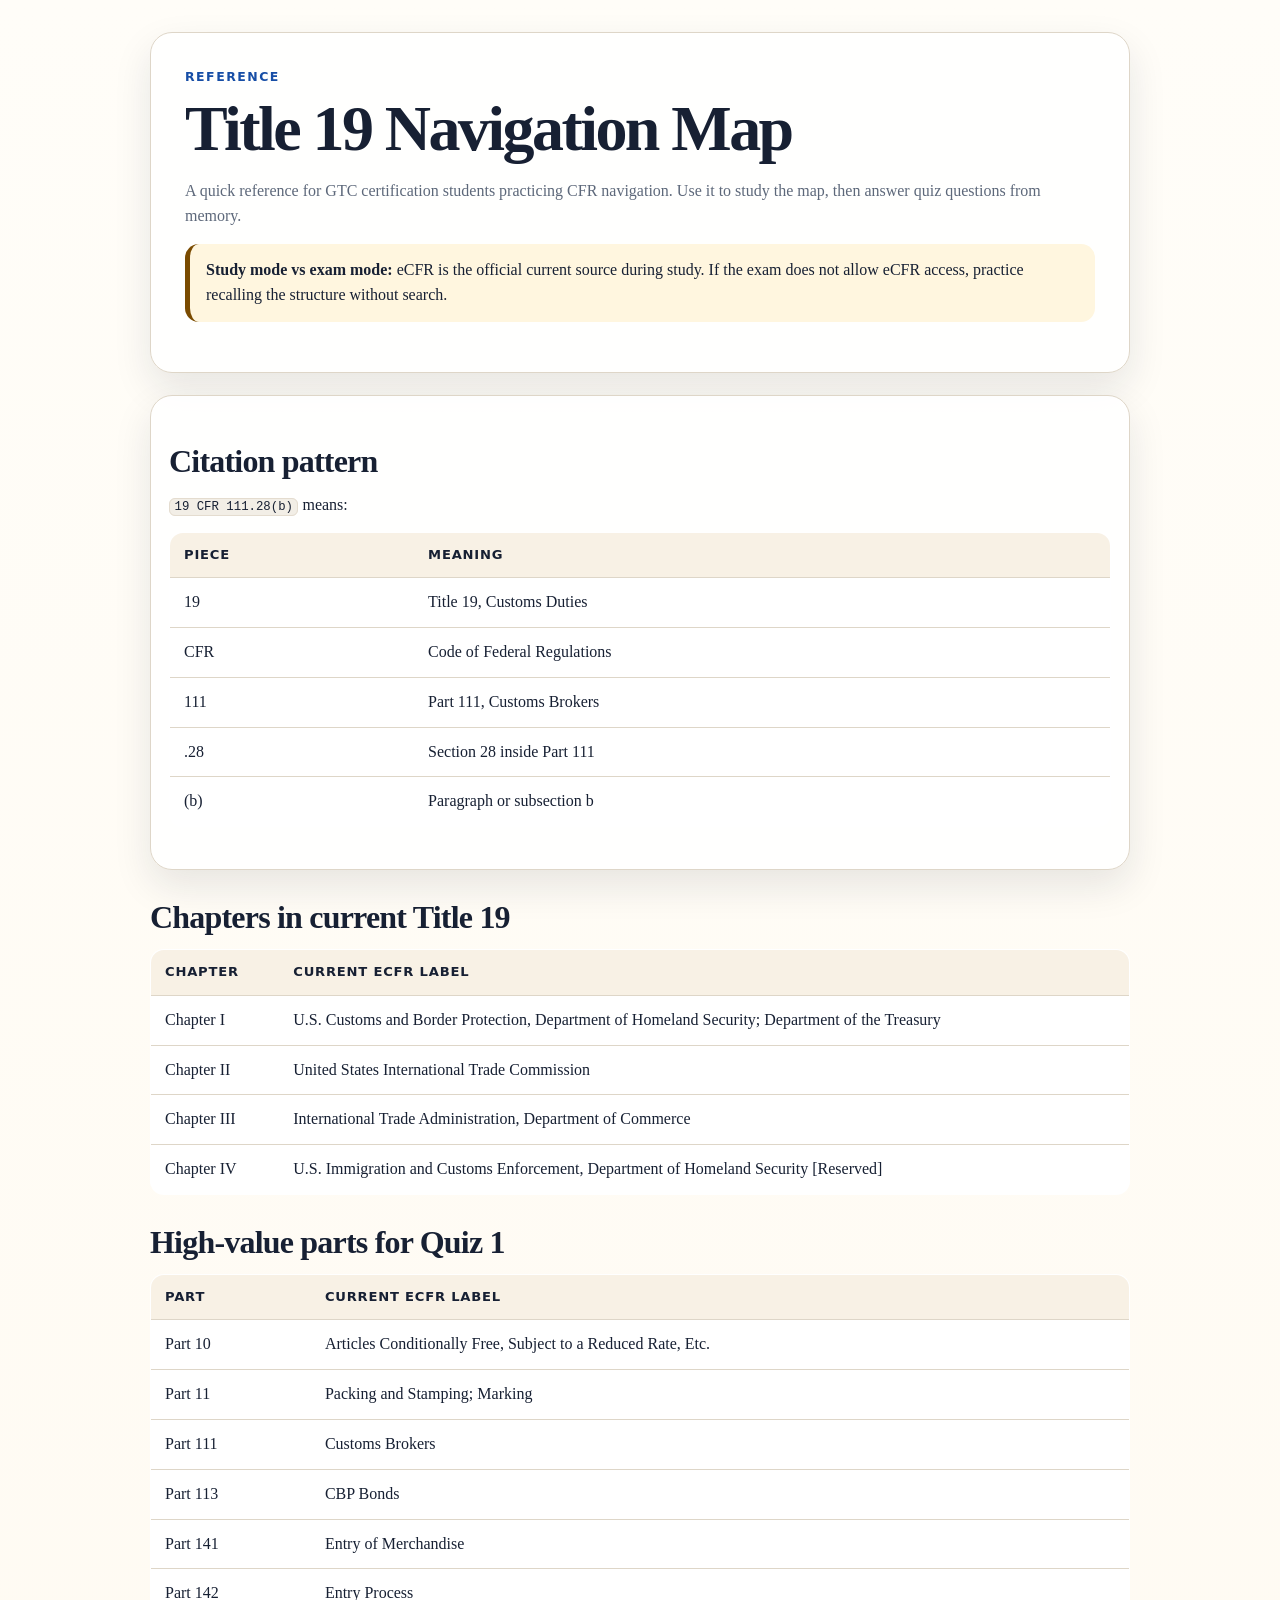
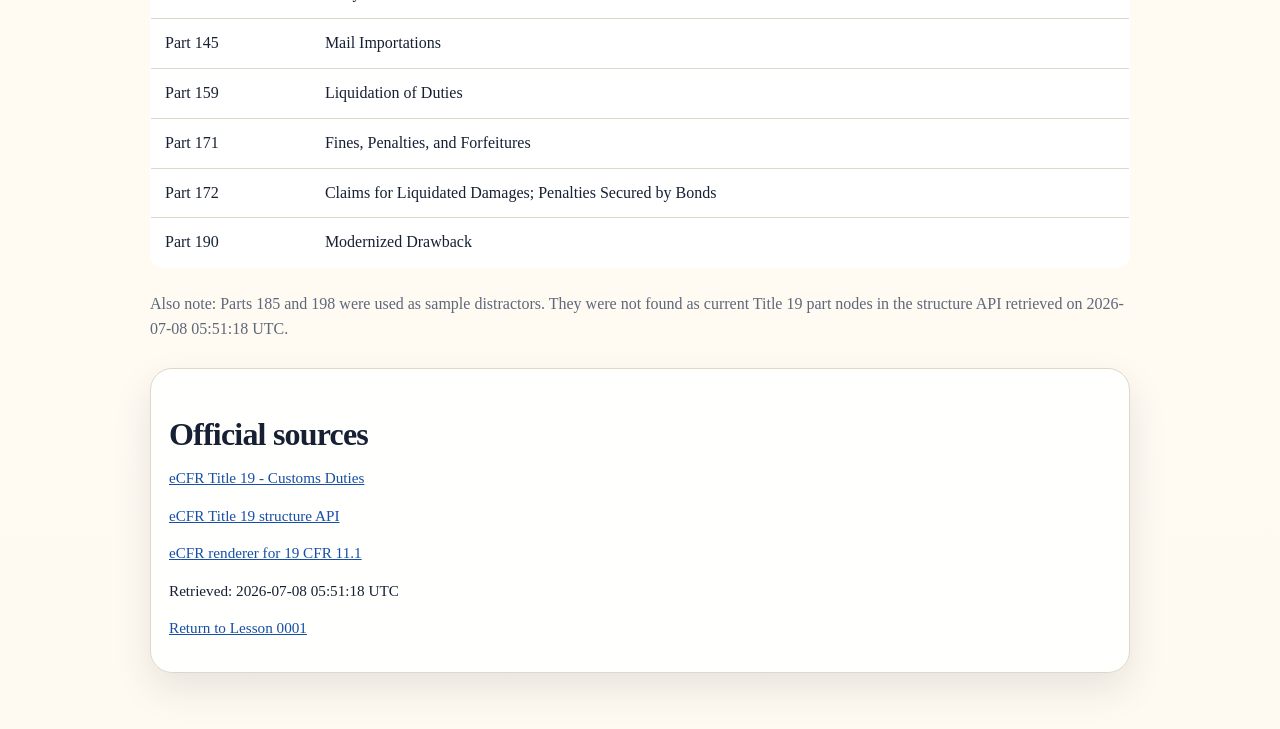
==== reference/title-19-navigation-map.html @ 8b15db6b "add title 19 navigation quiz" ====
<!doctype html>
<html lang="en">
<head>
  <meta charset="utf-8">
  <meta name="viewport" content="width=device-width, initial-scale=1">
  <title>Title 19 Navigation Map</title>
  <link rel="stylesheet" href="../assets/style.css">
</head>
<body>
  <main class="page">
    <section class="hero">
      <p class="eyebrow">Reference</p>
      <h1>Title 19 Navigation Map</h1>
      <p class="muted">A quick reference for GTC certification students practicing CFR navigation. Use it to study the map, then answer quiz questions from memory.</p>
      <div class="warning"><strong>Study mode vs exam mode:</strong> eCFR is the official current source during study. If the exam does not allow eCFR access, practice recalling the structure without search.</div>
    </section>

    <section class="card">
      <h2>Citation pattern</h2>
      <p><code>19 CFR 111.28(b)</code> means:</p>
      <div class="table-wrap">
        <table>
          <thead><tr><th>Piece</th><th>Meaning</th></tr></thead>
          <tbody>
            <tr><td>19</td><td>Title 19, Customs Duties</td></tr>
            <tr><td>CFR</td><td>Code of Federal Regulations</td></tr>
            <tr><td>111</td><td>Part 111, Customs Brokers</td></tr>
            <tr><td>.28</td><td>Section 28 inside Part 111</td></tr>
            <tr><td>(b)</td><td>Paragraph or subsection b</td></tr>
          </tbody>
        </table>
      </div>
    </section>

    <section>
      <h2>Chapters in current Title 19</h2>
      <div class="table-wrap">
        <table>
          <thead><tr><th>Chapter</th><th>Current eCFR label</th></tr></thead>
          <tbody>
            <tr><td>Chapter I</td><td>U.S. Customs and Border Protection, Department of Homeland Security; Department of the Treasury</td></tr>
<tr><td>Chapter II</td><td>United States International Trade Commission</td></tr>
<tr><td>Chapter III</td><td>International Trade Administration, Department of Commerce</td></tr>
<tr><td>Chapter IV</td><td>U.S. Immigration and Customs Enforcement, Department of Homeland Security [Reserved]</td></tr>

          </tbody>
        </table>
      </div>
    </section>

    <section>
      <h2>High-value parts for Quiz 1</h2>
      <div class="table-wrap">
        <table>
          <thead><tr><th>Part</th><th>Current eCFR label</th></tr></thead>
          <tbody>
            <tr><td>Part 10</td><td>Articles Conditionally Free, Subject to a Reduced Rate, Etc.</td></tr>
<tr><td>Part 11</td><td>Packing and Stamping; Marking</td></tr>
<tr><td>Part 111</td><td>Customs Brokers</td></tr>
<tr><td>Part 113</td><td>CBP Bonds</td></tr>
<tr><td>Part 141</td><td>Entry of Merchandise</td></tr>
<tr><td>Part 142</td><td>Entry Process</td></tr>
<tr><td>Part 145</td><td>Mail Importations</td></tr>
<tr><td>Part 159</td><td>Liquidation of Duties</td></tr>
<tr><td>Part 171</td><td>Fines, Penalties, and Forfeitures</td></tr>
<tr><td>Part 172</td><td>Claims for Liquidated Damages; Penalties Secured by Bonds</td></tr>
<tr><td>Part 190</td><td>Modernized Drawback</td></tr>

          </tbody>
        </table>
      </div>
      <p class="muted">Also note: Parts 185 and 198 were used as sample distractors. They were not found as current Title 19 part nodes in the structure API retrieved on 2026-07-08 05:51:18 UTC.</p>
    </section>

    <section class="source-note">
      <h2>Official sources</h2>
      <p><a href="https://www.ecfr.gov/current/title-19">eCFR Title 19 - Customs Duties</a></p>
      <p><a href="https://www.ecfr.gov/api/versioner/v1/structure/current/title-19.json">eCFR Title 19 structure API</a></p>
      <p><a href="https://www.ecfr.gov/api/renderer/v1/content/enhanced/current/title-19?part=11&section=11.1">eCFR renderer for 19 CFR 11.1</a></p>
      <p>Retrieved: 2026-07-08 05:51:18 UTC</p>
      <p><a href="../lessons/0001-title-19-navigation-quiz.html">Return to Lesson 0001</a></p>
    </section>
  </main>
</body>
</html>
---- assets/style.css ----
:root {
  --ink: #172033;
  --muted: #5d687a;
  --paper: #fffaf1;
  --panel: #ffffff;
  --line: #ded6c8;
  --accent: #174ea6;
  --accent-soft: #eaf2ff;
  --good: #17633a;
  --bad: #9d1c1c;
  --warn: #7a4b00;
  --shadow: 0 16px 38px rgba(23, 32, 51, 0.10);
  color-scheme: light;
}

* { box-sizing: border-box; }

body {
  margin: 0;
  background: linear-gradient(180deg, #fffdf8 0%, var(--paper) 100%);
  color: var(--ink);
  font-family: ui-serif, Georgia, Cambria, "Times New Roman", serif;
  line-height: 1.55;
}

main, .page {
  width: min(980px, calc(100% - 32px));
  margin: 0 auto;
  padding: 32px 0 56px;
}

.hero, .card, .quiz-card, .source-note {
  background: rgba(255,255,255,0.92);
  border: 1px solid var(--line);
  border-radius: 22px;
  box-shadow: var(--shadow);
}

.hero {
  padding: 34px;
  margin-bottom: 22px;
}

.eyebrow {
  margin: 0 0 8px;
  color: var(--accent);
  font-family: ui-sans-serif, system-ui, -apple-system, BlinkMacSystemFont, "Segoe UI", sans-serif;
  font-size: 0.78rem;
  font-weight: 800;
  letter-spacing: 0.12em;
  text-transform: uppercase;
}

h1, h2, h3 {
  line-height: 1.1;
  margin: 0 0 14px;
}

h1 { font-size: clamp(2rem, 5vw, 4rem); letter-spacing: -0.04em; }
h2 { font-size: clamp(1.35rem, 3vw, 2rem); letter-spacing: -0.025em; margin-top: 30px; }
h3 { font-size: 1.15rem; }

p { margin: 0 0 14px; }
a { color: var(--accent); }
code {
  background: #f2eee6;
  border: 1px solid #e4dccf;
  border-radius: 6px;
  padding: 0.08rem 0.28rem;
  font-size: 0.95em;
}

.grid {
  display: grid;
  grid-template-columns: repeat(3, minmax(0, 1fr));
  gap: 14px;
  margin: 18px 0;
}

.card { padding: 18px; }
.card strong { display: block; margin-bottom: 6px; }
.muted { color: var(--muted); }
.warning {
  border-left: 5px solid var(--warn);
  background: #fff6df;
  padding: 14px 16px;
  border-radius: 14px;
  margin: 16px 0;
}

.table-wrap { overflow-x: auto; margin: 14px 0 24px; }
table {
  width: 100%;
  border-collapse: collapse;
  background: white;
  border: 1px solid var(--line);
  border-radius: 14px;
  overflow: hidden;
}
th, td {
  padding: 12px 14px;
  border-bottom: 1px solid var(--line);
  text-align: left;
  vertical-align: top;
}
th {
  background: #f8f1e5;
  font-family: ui-sans-serif, system-ui, -apple-system, BlinkMacSystemFont, "Segoe UI", sans-serif;
  font-size: 0.82rem;
  text-transform: uppercase;
  letter-spacing: 0.06em;
}
tr:last-child td { border-bottom: 0; }

.quiz-shell { margin-top: 22px; }
.quiz-card { padding: 22px; margin: 16px 0; }
.quiz-card fieldset { border: 0; padding: 0; margin: 0; }
.quiz-card legend { font-weight: 800; font-size: 1.08rem; margin-bottom: 12px; }
.quiz-meta {
  font-family: ui-sans-serif, system-ui, -apple-system, BlinkMacSystemFont, "Segoe UI", sans-serif;
  color: var(--muted);
  font-size: 0.9rem;
  margin-bottom: 8px;
}
.options {
  display: grid;
  grid-template-columns: repeat(2, minmax(0, 1fr));
  gap: 10px;
}
.option {
  width: 100%;
  border: 1px solid var(--line);
  background: #fffdfa;
  color: var(--ink);
  border-radius: 14px;
  padding: 12px 14px;
  font: 700 0.98rem ui-sans-serif, system-ui, -apple-system, BlinkMacSystemFont, "Segoe UI", sans-serif;
  text-align: left;
  cursor: pointer;
  transition: transform 120ms ease, border-color 120ms ease, background 120ms ease;
}
.option:hover, .option:focus-visible {
  outline: none;
  border-color: var(--accent);
  background: var(--accent-soft);
  transform: translateY(-1px);
}
.option.correct { border-color: var(--good); background: #eaf7ef; color: var(--good); }
.option.incorrect { border-color: var(--bad); background: #fff0f0; color: var(--bad); }
.option:disabled { cursor: default; transform: none; opacity: 1; }
.feedback {
  display: none;
  margin-top: 14px;
  border-radius: 14px;
  padding: 14px;
  background: #f7f4ee;
  border: 1px solid var(--line);
}
.feedback.show { display: block; }
.feedback.good { border-left: 5px solid var(--good); }
.feedback.bad { border-left: 5px solid var(--bad); }
.feedback .label {
  font-family: ui-sans-serif, system-ui, -apple-system, BlinkMacSystemFont, "Segoe UI", sans-serif;
  font-weight: 800;
  margin-bottom: 4px;
}
.quiz-summary {
  background: #eef5ff;
  border: 1px solid #cfe0ff;
  border-radius: 18px;
  padding: 18px;
  margin: 18px 0;
  font-family: ui-sans-serif, system-ui, -apple-system, BlinkMacSystemFont, "Segoe UI", sans-serif;
}
.button-row { display: flex; gap: 10px; flex-wrap: wrap; margin-top: 14px; }
.primary-button {
  border: 0;
  background: var(--accent);
  color: white;
  border-radius: 999px;
  padding: 10px 16px;
  font: 800 0.95rem ui-sans-serif, system-ui, -apple-system, BlinkMacSystemFont, "Segoe UI", sans-serif;
  cursor: pointer;
}
.primary-button.secondary { background: #455469; }
.source-note { padding: 18px; margin-top: 26px; font-size: 0.95rem; }
.print-only { display: none; }

@media (max-width: 720px) {
  main, .page { width: min(100% - 20px, 980px); padding-top: 18px; }
  .hero, .card, .quiz-card { border-radius: 16px; padding: 18px; }
  .grid, .options { grid-template-columns: 1fr; }
}

@media print {
  body { background: white; }
  .hero, .card, .quiz-card, .source-note { box-shadow: none; }
  .option { border: 1px solid #999; }
  .button-row, .no-print { display: none !important; }
  .print-only { display: block; }
}
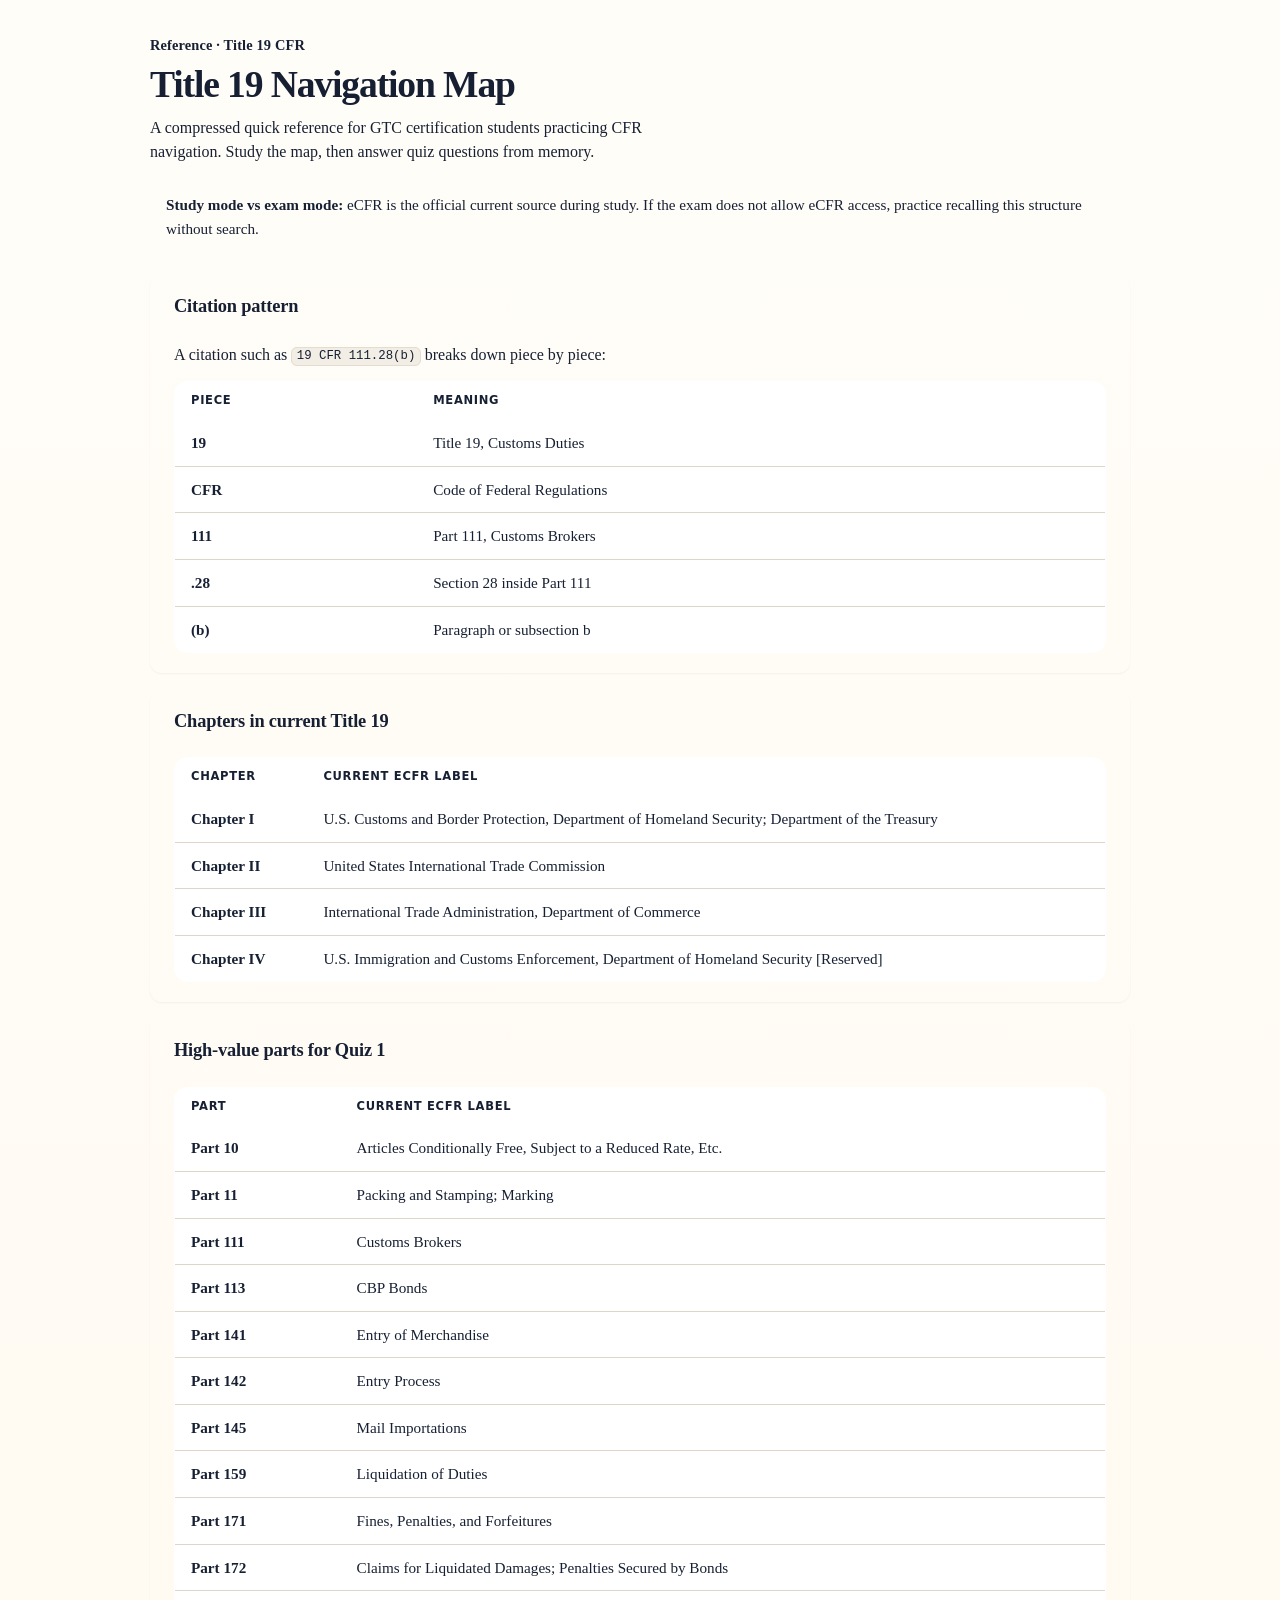
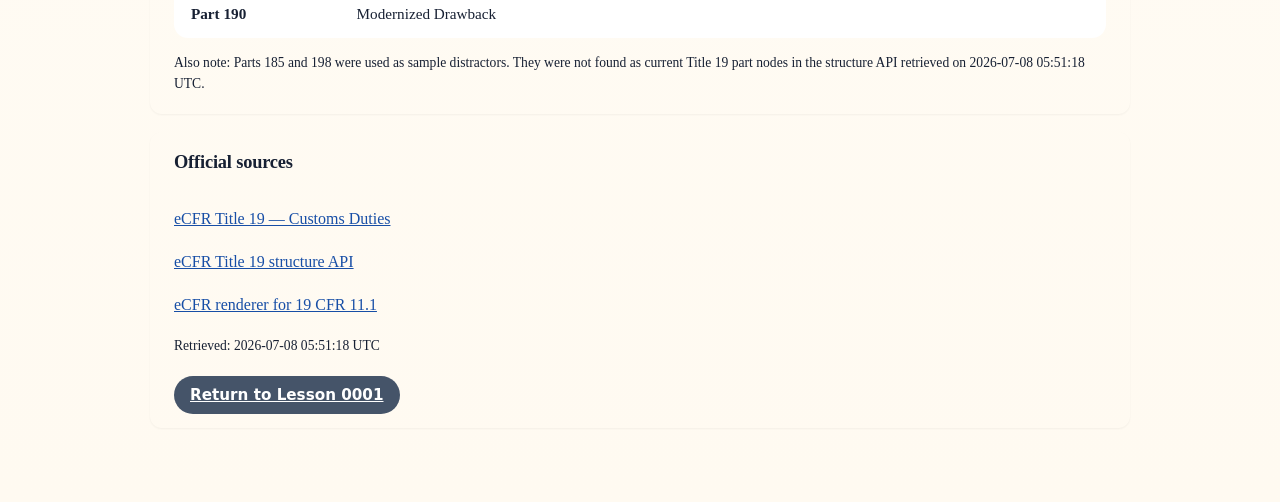
==== commit 07484890: "feat: publish ecfr learning lab site Add a GitHub Pages-ready course homepage, canonical lesson/refe" ====
--- a/reference/title-19-navigation-map.html
+++ b/reference/title-19-navigation-map.html
@@ -5,21 +5,22 @@
   <meta name="viewport" content="width=device-width, initial-scale=1">
   <title>Title 19 Navigation Map</title>
   <link rel="stylesheet" href="../assets/style.css">
+  <link rel="stylesheet" href="../assets/reference.css">
 </head>
 <body>
-  <main class="page">
-    <section class="hero">
-      <p class="eyebrow">Reference</p>
+  <main class="page reference-page">
+    <header class="ref-head">
+      <p class="ref-eyebrow">Reference &middot; Title 19 CFR</p>
       <h1>Title 19 Navigation Map</h1>
-      <p class="muted">A quick reference for GTC certification students practicing CFR navigation. Use it to study the map, then answer quiz questions from memory.</p>
-      <div class="warning"><strong>Study mode vs exam mode:</strong> eCFR is the official current source during study. If the exam does not allow eCFR access, practice recalling the structure without search.</div>
-    </section>
+      <p class="ref-lede">A compressed quick reference for GTC certification students practicing CFR navigation. Study the map, then answer quiz questions from memory.</p>
+      <p class="ref-note"><strong>Study mode vs exam mode:</strong> eCFR is the official current source during study. If the exam does not allow eCFR access, practice recalling this structure without search.</p>
+    </header>
 
-    <section class="card">
+    <section class="ref-section">
       <h2>Citation pattern</h2>
-      <p><code>19 CFR 111.28(b)</code> means:</p>
-      <div class="table-wrap">
-        <table>
+      <p>A citation such as <code>19 CFR 111.28(b)</code> breaks down piece by piece:</p>
+      <div class="ref-table-wrap">
+        <table class="ref-table">
           <thead><tr><th>Piece</th><th>Meaning</th></tr></thead>
           <tbody>
             <tr><td>19</td><td>Title 19, Customs Duties</td></tr>
@@ -32,53 +33,55 @@
       </div>
     </section>
 
-    <section>
+    <section class="ref-section">
       <h2>Chapters in current Title 19</h2>
-      <div class="table-wrap">
-        <table>
+      <div class="ref-table-wrap">
+        <table class="ref-table">
           <thead><tr><th>Chapter</th><th>Current eCFR label</th></tr></thead>
           <tbody>
             <tr><td>Chapter I</td><td>U.S. Customs and Border Protection, Department of Homeland Security; Department of the Treasury</td></tr>
-<tr><td>Chapter II</td><td>United States International Trade Commission</td></tr>
-<tr><td>Chapter III</td><td>International Trade Administration, Department of Commerce</td></tr>
-<tr><td>Chapter IV</td><td>U.S. Immigration and Customs Enforcement, Department of Homeland Security [Reserved]</td></tr>
-
+            <tr><td>Chapter II</td><td>United States International Trade Commission</td></tr>
+            <tr><td>Chapter III</td><td>International Trade Administration, Department of Commerce</td></tr>
+            <tr><td>Chapter IV</td><td>U.S. Immigration and Customs Enforcement, Department of Homeland Security [Reserved]</td></tr>
           </tbody>
         </table>
       </div>
     </section>
 
-    <section>
+    <section class="ref-section">
       <h2>High-value parts for Quiz 1</h2>
-      <div class="table-wrap">
-        <table>
+      <div class="ref-table-wrap">
+        <table class="ref-table">
           <thead><tr><th>Part</th><th>Current eCFR label</th></tr></thead>
           <tbody>
             <tr><td>Part 10</td><td>Articles Conditionally Free, Subject to a Reduced Rate, Etc.</td></tr>
-<tr><td>Part 11</td><td>Packing and Stamping; Marking</td></tr>
-<tr><td>Part 111</td><td>Customs Brokers</td></tr>
-<tr><td>Part 113</td><td>CBP Bonds</td></tr>
-<tr><td>Part 141</td><td>Entry of Merchandise</td></tr>
-<tr><td>Part 142</td><td>Entry Process</td></tr>
-<tr><td>Part 145</td><td>Mail Importations</td></tr>
-<tr><td>Part 159</td><td>Liquidation of Duties</td></tr>
-<tr><td>Part 171</td><td>Fines, Penalties, and Forfeitures</td></tr>
-<tr><td>Part 172</td><td>Claims for Liquidated Damages; Penalties Secured by Bonds</td></tr>
-<tr><td>Part 190</td><td>Modernized Drawback</td></tr>
-
+            <tr><td>Part 11</td><td>Packing and Stamping; Marking</td></tr>
+            <tr><td>Part 111</td><td>Customs Brokers</td></tr>
+            <tr><td>Part 113</td><td>CBP Bonds</td></tr>
+            <tr><td>Part 141</td><td>Entry of Merchandise</td></tr>
+            <tr><td>Part 142</td><td>Entry Process</td></tr>
+            <tr><td>Part 145</td><td>Mail Importations</td></tr>
+            <tr><td>Part 159</td><td>Liquidation of Duties</td></tr>
+            <tr><td>Part 171</td><td>Fines, Penalties, and Forfeitures</td></tr>
+            <tr><td>Part 172</td><td>Claims for Liquidated Damages; Penalties Secured by Bonds</td></tr>
+            <tr><td>Part 190</td><td>Modernized Drawback</td></tr>
           </tbody>
         </table>
       </div>
-      <p class="muted">Also note: Parts 185 and 198 were used as sample distractors. They were not found as current Title 19 part nodes in the structure API retrieved on 2026-07-08 05:51:18 UTC.</p>
+      <p class="ref-caption">Also note: Parts 185 and 198 were used as sample distractors. They were not found as current Title 19 part nodes in the structure API retrieved on 2026-07-08 05:51:18 UTC.</p>
     </section>
 
-    <section class="source-note">
+    <section class="ref-section ref-sources">
       <h2>Official sources</h2>
-      <p><a href="https://www.ecfr.gov/current/title-19">eCFR Title 19 - Customs Duties</a></p>
-      <p><a href="https://www.ecfr.gov/api/versioner/v1/structure/current/title-19.json">eCFR Title 19 structure API</a></p>
-      <p><a href="https://www.ecfr.gov/api/renderer/v1/content/enhanced/current/title-19?part=11&section=11.1">eCFR renderer for 19 CFR 11.1</a></p>
-      <p>Retrieved: 2026-07-08 05:51:18 UTC</p>
-      <p><a href="../lessons/0001-title-19-navigation-quiz.html">Return to Lesson 0001</a></p>
+      <ul>
+        <li><a href="https://www.ecfr.gov/current/title-19">eCFR Title 19 &mdash; Customs Duties</a></li>
+        <li><a href="https://www.ecfr.gov/api/versioner/v1/structure/current/title-19.json">eCFR Title 19 structure API</a></li>
+        <li><a href="https://www.ecfr.gov/api/renderer/v1/content/enhanced/current/title-19?part=11&amp;section=11.1">eCFR renderer for 19 CFR 11.1</a></li>
+        <li class="ref-retrieved">Retrieved: 2026-07-08 05:51:18 UTC</li>
+      </ul>
+      <div class="ref-foot">
+        <a class="primary-button secondary" href="../lessons/0001-title-19-navigation-quiz.html">Return to Lesson 0001</a>
+      </div>
     </section>
   </main>
 </body>
--- a/assets/style.css
+++ b/assets/style.css
@@ -199,3 +199,61 @@
   .button-row, .no-print { display: none !important; }
   .print-only { display: block; }
 }
+
+.lesson-block {
+  margin: 22px 0;
+  padding: 24px;
+  background: rgba(255,255,255,0.92);
+  border: 1px solid var(--line);
+  border-radius: 22px;
+  box-shadow: var(--shadow);
+}
+
+.route-steps, .example-grid, .memory-grid {
+  display: grid;
+  gap: 10px;
+  margin: 16px 0;
+}
+
+.route-steps {
+  grid-template-columns: repeat(4, minmax(0, 1fr));
+}
+
+.example-grid {
+  grid-template-columns: repeat(5, minmax(0, 1fr));
+}
+
+.memory-grid {
+  grid-template-columns: repeat(3, minmax(0, 1fr));
+}
+
+.route-steps div, .example-grid div, .memory-grid div {
+  background: #fffdfa;
+  border: 1px solid var(--line);
+  border-radius: 14px;
+  padding: 14px;
+}
+
+.route-steps strong, .example-grid strong, .memory-grid strong {
+  display: block;
+  margin-bottom: 6px;
+}
+
+.route-steps span, .example-grid span, .memory-grid span {
+  color: var(--muted);
+}
+
+.compact-list {
+  margin: 0;
+  padding-left: 1.25rem;
+}
+
+.compact-list li + li {
+  margin-top: 6px;
+}
+
+@media (max-width: 860px) {
+  .route-steps, .example-grid, .memory-grid {
+    grid-template-columns: repeat(2, minmax(0, 1fr));
+  }
+}
--- a/assets/reference.css
+++ b/assets/reference.css
@@ -0,0 +1,138 @@
+/* Reference-sheet UI for reference/*.html.
+   Loaded AFTER ../assets/style.css and scoped entirely under .reference-page,
+   so it restyles quick-reference documents (polished tables, quiet section
+   labels, white/stone surfaces, one subtle amber study note) WITHOUT touching
+   the approved lesson visual system. Reuses the stone/emerald/amber tokens
+   already declared on :root in style.css. */
+
+.reference-page {
+  padding-top: 34px;
+}
+
+/* Document header: a quiet titled sheet, not a lesson hero card. */
+.reference-page .ref-head { margin-bottom: 24px; }
+.reference-page .ref-eyebrow {
+  margin: 0 0 8px;
+  color: var(--stone-500);
+  font-size: 0.9rem;
+  font-weight: 700;
+  letter-spacing: 0.01em;
+}
+.reference-page h1 {
+  display: block;
+  background: none;
+  font-size: clamp(1.7rem, 4vw, 2.35rem);
+  font-weight: 850;
+  letter-spacing: -0.03em;
+  margin: 0 0 10px;
+}
+.reference-page .ref-lede {
+  color: var(--stone-600);
+  max-width: 64ch;
+  margin: 0 0 16px;
+}
+
+/* Study/exam callout: subtle amber is the only accent on the page. */
+.reference-page .ref-note {
+  background: var(--amber-50);
+  border: 1px solid var(--amber-200);
+  border-radius: 10px;
+  color: var(--stone-700);
+  padding: 12px 16px;
+  margin: 0;
+  font-size: 0.95rem;
+}
+.reference-page .ref-note strong { color: var(--stone-900); }
+
+/* Sections read as flat white reference cards with a hairline border
+   and a titled rule instead of chunky lesson-card shadows. */
+.reference-page .ref-section {
+  background: var(--white);
+  border: 1px solid var(--stone-200);
+  border-radius: 12px;
+  box-shadow: 0 1px 2px rgba(41, 37, 36, 0.05);
+  padding: 20px 24px;
+  margin: 18px 0;
+}
+.reference-page h2 {
+  display: block;
+  background: none;
+  border: 0;
+  border-bottom: 1px solid var(--stone-200);
+  font-size: 1.15rem;
+  font-weight: 800;
+  letter-spacing: -0.01em;
+  padding: 0 0 10px;
+  margin: 0 0 16px;
+}
+.reference-page .ref-section > p { color: var(--stone-600); }
+.reference-page .ref-section > p:last-child { margin-bottom: 0; }
+.reference-page .ref-caption {
+  font-size: 0.85rem;
+  color: var(--stone-500);
+  margin-top: 14px;
+}
+
+/* Polished reference tables with responsive horizontal overflow safety. */
+.reference-page .ref-table-wrap {
+  overflow-x: auto;
+  border: 1px solid var(--stone-200);
+  border-radius: 10px;
+  -webkit-overflow-scrolling: touch;
+}
+.reference-page table.ref-table {
+  width: 100%;
+  min-width: 440px;
+  border-collapse: collapse;
+  font-size: 0.95rem;
+}
+.reference-page .ref-table thead th {
+  background: var(--stone-100);
+  color: var(--stone-600);
+  text-align: left;
+  font-size: 0.72rem;
+  font-weight: 800;
+  letter-spacing: 0.06em;
+  text-transform: uppercase;
+  padding: 10px 16px;
+  border-bottom: 1px solid var(--stone-300);
+}
+.reference-page .ref-table tbody td {
+  padding: 11px 16px;
+  border-top: 1px solid var(--stone-200);
+  vertical-align: top;
+  color: var(--stone-700);
+}
+.reference-page .ref-table tbody tr:first-child td { border-top: 0; }
+.reference-page .ref-table tbody tr:nth-child(even) { background: var(--stone-50); }
+/* First column is the key/label column. */
+.reference-page .ref-table tbody td:first-child {
+  color: var(--stone-900);
+  font-weight: 700;
+  white-space: nowrap;
+}
+
+/* Official sources: a clean divided link list. */
+.reference-page .ref-sources ul { list-style: none; margin: 0; padding: 0; }
+.reference-page .ref-sources li {
+  padding: 9px 0;
+  border-top: 1px solid var(--stone-200);
+}
+.reference-page .ref-sources li:first-child { border-top: 0; }
+.reference-page .ref-sources .ref-retrieved {
+  color: var(--stone-500);
+  font-size: 0.85rem;
+}
+.reference-page .ref-foot { margin-top: 18px; }
+
+@media (max-width: 720px) {
+  .reference-page .ref-section { padding: 16px 18px; }
+}
+
+@media print {
+  .reference-page .ref-section { box-shadow: none; border-color: #999; break-inside: avoid; }
+  .reference-page .ref-note { border-color: #999; }
+  .reference-page .ref-table-wrap { overflow: visible; border-color: #999; }
+  .reference-page .ref-table thead { display: table-header-group; }
+  .reference-page .ref-foot { display: none; }
+}
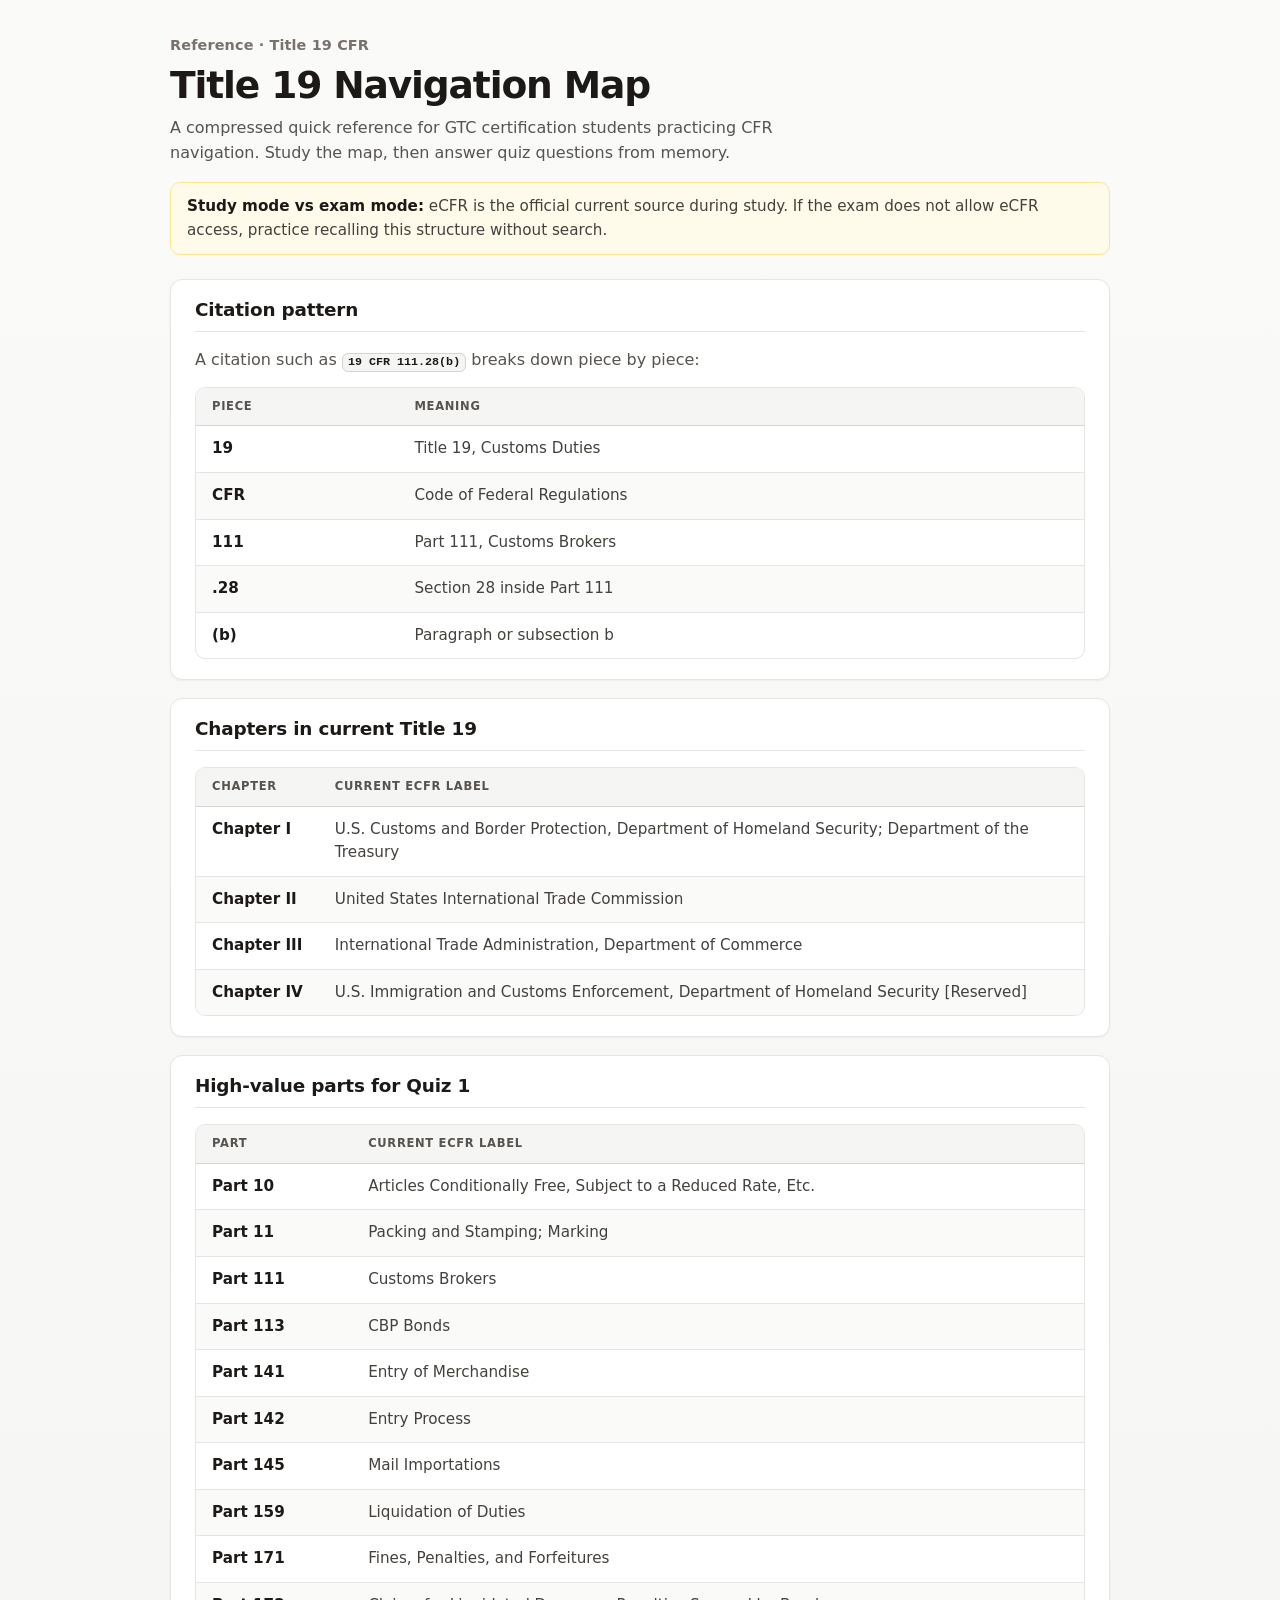
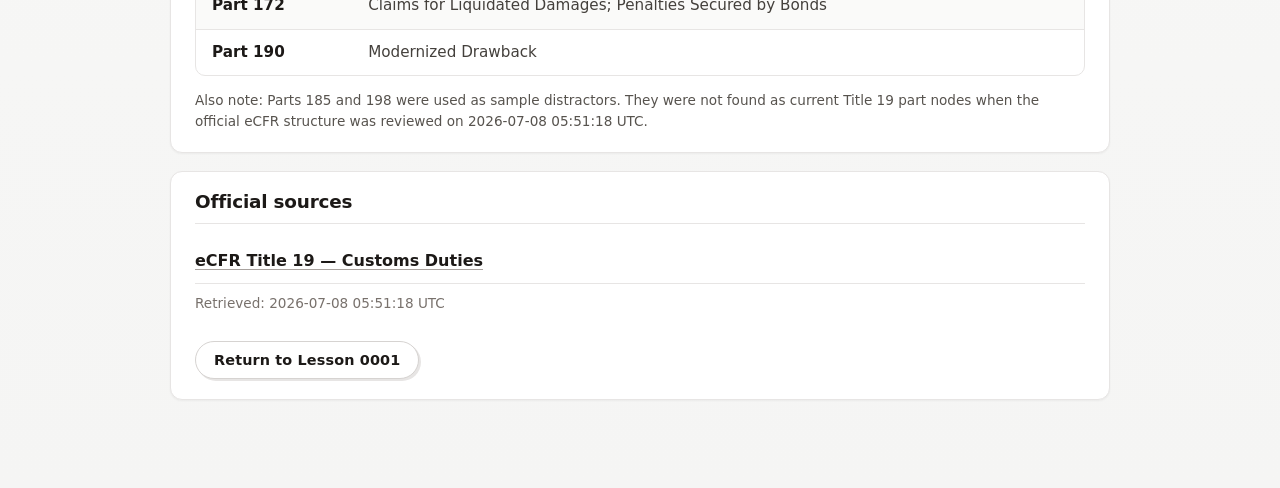
==== commit dfd2534c: "fix: simplify navigation map sources Remove developer-oriented eCFR API links from the learner-facin" ====
--- a/reference/title-19-navigation-map.html
+++ b/reference/title-19-navigation-map.html
@@ -68,15 +68,13 @@
           </tbody>
         </table>
       </div>
-      <p class="ref-caption">Also note: Parts 185 and 198 were used as sample distractors. They were not found as current Title 19 part nodes in the structure API retrieved on 2026-07-08 05:51:18 UTC.</p>
+      <p class="ref-caption">Also note: Parts 185 and 198 were used as sample distractors. They were not found as current Title 19 part nodes when the official eCFR structure was reviewed on 2026-07-08 05:51:18 UTC.</p>
     </section>
 
     <section class="ref-section ref-sources">
       <h2>Official sources</h2>
       <ul>
         <li><a href="https://www.ecfr.gov/current/title-19">eCFR Title 19 &mdash; Customs Duties</a></li>
-        <li><a href="https://www.ecfr.gov/api/versioner/v1/structure/current/title-19.json">eCFR Title 19 structure API</a></li>
-        <li><a href="https://www.ecfr.gov/api/renderer/v1/content/enhanced/current/title-19?part=11&amp;section=11.1">eCFR renderer for 19 CFR 11.1</a></li>
         <li class="ref-retrieved">Retrieved: 2026-07-08 05:51:18 UTC</li>
       </ul>
       <div class="ref-foot">
--- a/assets/style.css
+++ b/assets/style.css
@@ -1,259 +1,362 @@
+/* Shared lesson UI for this teach workspace.
+   Shadcn-style white/stone base, muted text/rules for section labels,
+   Site Training Blue only for highlighted buttons and quiz states, and amber
+   for learning-support cards. Lessons link this file from ../assets/style.css
+   and use ../assets/quiz.js for behavior. */
+
 :root {
-  --ink: #172033;
-  --muted: #5d687a;
-  --paper: #fffaf1;
-  --panel: #ffffff;
-  --line: #ded6c8;
-  --accent: #174ea6;
-  --accent-soft: #eaf2ff;
-  --good: #17633a;
-  --bad: #9d1c1c;
-  --warn: #7a4b00;
-  --shadow: 0 16px 38px rgba(23, 32, 51, 0.10);
   color-scheme: light;
+  --stone-50: #fafaf9;
+  --stone-100: #f5f5f4;
+  --stone-200: #e7e5e4;
+  --stone-300: #d6d3d1;
+  --stone-400: #a8a29e;
+  --stone-500: #78716c;
+  --stone-600: #57534e;
+  --stone-700: #44403c;
+  --stone-900: #1c1917;
+  --primary-50: #eff6ff;
+  --primary-100: #dbeafe;
+  --primary-600: #1e73be;
+  --primary-700: #155a96;
+  --amber-50: #fffbeb;
+  --amber-100: #fef3c7;
+  --amber-200: #fde68a;
+  --amber-600: #d97706;
+  --amber-700: #b45309;
+  --white: #ffffff;
 }
 
 * { box-sizing: border-box; }
 
 body {
   margin: 0;
-  background: linear-gradient(180deg, #fffdf8 0%, var(--paper) 100%);
-  color: var(--ink);
-  font-family: ui-serif, Georgia, Cambria, "Times New Roman", serif;
+  background: linear-gradient(180deg, var(--stone-50), var(--stone-100));
+  color: var(--stone-900);
+  font-family: ui-sans-serif, system-ui, -apple-system, BlinkMacSystemFont, "Segoe UI", Roboto, Arial, sans-serif;
   line-height: 1.55;
 }
 
 main, .page {
-  width: min(980px, calc(100% - 32px));
+  width: min(940px, calc(100% - 32px));
   margin: 0 auto;
-  padding: 32px 0 56px;
-}
-
-.hero, .card, .quiz-card, .source-note {
-  background: rgba(255,255,255,0.92);
-  border: 1px solid var(--line);
-  border-radius: 22px;
-  box-shadow: var(--shadow);
-}
-
-.hero {
-  padding: 34px;
-  margin-bottom: 22px;
-}
+  padding: 30px 0 70px;
+}
+
+/* Flashcard panels: neutral shadcn cards with a small drill-card shadow. */
+.hero, .card, .lesson-block, .quiz-card, .source-note {
+  background: var(--white);
+  color: var(--stone-900);
+  border: 1.5px solid var(--stone-200);
+  border-radius: 18px;
+  box-shadow: 7px 7px 0 var(--stone-300), 0 18px 36px rgba(41, 37, 36, 0.07);
+}
+
+.hero { padding: 30px 32px 28px; margin-bottom: 30px; border-color: var(--stone-700); }
+.lesson-block { margin: 26px 0; padding: 24px 28px; }
+.card { padding: 16px; }
+.card strong { display: block; margin-bottom: 6px; }
 
 .eyebrow {
-  margin: 0 0 8px;
-  color: var(--accent);
-  font-family: ui-sans-serif, system-ui, -apple-system, BlinkMacSystemFont, "Segoe UI", sans-serif;
-  font-size: 0.78rem;
-  font-weight: 800;
-  letter-spacing: 0.12em;
+  align-items: center;
+  color: var(--stone-600);
+  display: inline-flex;
+  gap: 10px;
+  margin: 0 0 12px;
+  font-size: 1rem;
+  font-weight: 750;
+  letter-spacing: 0.045em;
+  line-height: 1.35;
   text-transform: uppercase;
 }
-
-h1, h2, h3 {
-  line-height: 1.1;
-  margin: 0 0 14px;
-}
-
-h1 { font-size: clamp(2rem, 5vw, 4rem); letter-spacing: -0.04em; }
-h2 { font-size: clamp(1.35rem, 3vw, 2rem); letter-spacing: -0.025em; margin-top: 30px; }
-h3 { font-size: 1.15rem; }
+.eyebrow::before {
+  background: var(--stone-300);
+  content: "";
+  display: inline-block;
+  height: 1px;
+  width: 30px;
+}
+
+h1, h2, h3 { line-height: 1.12; margin: 0 0 14px; }
+h1 {
+  display: table;
+  font-size: clamp(1.8rem, 4.6vw, 2.8rem);
+  font-weight: 900;
+  letter-spacing: -0.04em;
+  background: linear-gradient(0deg, var(--stone-100) 0.34em, transparent 0.34em);
+}
+h2 {
+  display: table;
+  font-size: clamp(1.2rem, 2.6vw, 1.5rem);
+  font-weight: 900;
+  letter-spacing: -0.02em;
+  border-bottom: 4px solid var(--stone-200);
+  padding-bottom: 4px;
+  margin-top: 2px;
+}
+h2 code { text-transform: none; }
+h3 { font-size: 1.1rem; font-weight: 800; }
+
+.quiz-shell > h2 { color: var(--stone-900); }
+.quiz-shell > p { color: var(--stone-600); }
 
 p { margin: 0 0 14px; }
-a { color: var(--accent); }
+a { color: var(--stone-900); font-weight: 750; text-decoration-color: var(--stone-400); text-underline-offset: 0.16em; }
+a:focus-visible {
+  outline: 3px solid var(--stone-400);
+  outline-offset: 2px;
+}
+.primary-button:focus-visible, .option:focus-visible {
+  outline: 3px solid var(--primary-600);
+  outline-offset: 2px;
+}
+
+/* Quiet citation chips. Amber is reserved for study-support cards. */
 code {
-  background: #f2eee6;
-  border: 1px solid #e4dccf;
+  background: var(--stone-100);
+  border: 1px solid var(--stone-300);
   border-radius: 6px;
-  padding: 0.08rem 0.28rem;
-  font-size: 0.95em;
+  color: var(--stone-900);
+  display: inline-block;
+  font-size: 0.9em;
+  font-weight: 700;
+  line-height: 1.18;
+  padding: 0.08rem 0.32rem 0.1rem;
+  vertical-align: baseline;
+  white-space: nowrap;
 }
 
 .grid {
   display: grid;
   grid-template-columns: repeat(3, minmax(0, 1fr));
   gap: 14px;
-  margin: 18px 0;
-}
-
-.card { padding: 18px; }
-.card strong { display: block; margin-bottom: 6px; }
-.muted { color: var(--muted); }
-.warning {
-  border-left: 5px solid var(--warn);
-  background: #fff6df;
-  padding: 14px 16px;
+  margin: 16px 0;
+}
+.muted { color: var(--stone-600); }
+
+/* R2 read-first cue: semantic step marker, no decorative left stripe. */
+.read-card {
+  background: var(--amber-50);
+  border: 1.5px solid var(--amber-200);
   border-radius: 14px;
+  color: var(--stone-900);
   margin: 16px 0;
-}
-
-.table-wrap { overflow-x: auto; margin: 14px 0 24px; }
-table {
-  width: 100%;
-  border-collapse: collapse;
-  background: white;
-  border: 1px solid var(--line);
-  border-radius: 14px;
-  overflow: hidden;
-}
-th, td {
   padding: 12px 14px;
-  border-bottom: 1px solid var(--line);
-  text-align: left;
-  vertical-align: top;
-}
-th {
-  background: #f8f1e5;
-  font-family: ui-sans-serif, system-ui, -apple-system, BlinkMacSystemFont, "Segoe UI", sans-serif;
+}
+.step-row {
+  align-items: start;
+  display: grid;
+  gap: 11px;
+  grid-template-columns: auto 1fr;
+}
+.step-dot {
+  align-items: center;
+  background: var(--amber-600);
+  border-radius: 999px;
+  color: var(--white);
+  display: inline-flex;
   font-size: 0.82rem;
+  font-weight: 900;
+  height: 30px;
+  justify-content: center;
+  margin-top: 1px;
+  width: 30px;
+}
+.step-label {
+  color: var(--amber-700);
+  display: block;
+  font-size: 0.68rem;
+  font-weight: 900;
+  letter-spacing: 0.11em;
+  line-height: 1.1;
+  margin-bottom: 3px;
   text-transform: uppercase;
-  letter-spacing: 0.06em;
-}
-tr:last-child td { border-bottom: 0; }
-
-.quiz-shell { margin-top: 22px; }
-.quiz-card { padding: 22px; margin: 16px 0; }
+}
+.read-card strong { display: block; font-weight: 900; letter-spacing: -0.01em; }
+.read-card p { color: var(--stone-700); margin: 4px 0 0; }
+.warning { background: var(--amber-50); border: 1.5px solid var(--amber-200); border-radius: 14px; color: var(--stone-900); padding: 12px 14px; margin: 16px 0; }
+.warning strong { color: var(--stone-900); }
+
+.route-steps, .example-grid, .memory-grid { display: grid; gap: 12px; margin: 18px 0; }
+.route-steps { grid-template-columns: repeat(4, minmax(0, 1fr)); counter-reset: step; }
+.example-grid { grid-template-columns: repeat(5, minmax(0, 1fr)); }
+.memory-grid { grid-template-columns: repeat(3, minmax(0, 1fr)); }
+
+/* Mini flashcards inside the big cards use S1 Amber as the support color. */
+.route-steps div, .example-grid div, .memory-grid div {
+  background: var(--amber-50);
+  border: 1.5px solid var(--amber-200);
+  border-radius: 12px;
+  box-shadow: 3px 3px 0 var(--stone-200);
+  padding: 13px 14px;
+}
+.route-steps div::before {
+  counter-increment: step;
+  content: counter(step);
+  display: inline-flex;
+  align-items: center;
+  justify-content: center;
+  height: 26px;
+  width: 26px;
+  border-radius: 999px;
+  background: var(--amber-100);
+  color: var(--amber-700);
+  font-size: 0.82rem;
+  font-weight: 900;
+  margin-bottom: 7px;
+}
+.route-steps strong, .example-grid strong, .memory-grid strong { display: block; margin-bottom: 4px; }
+.route-steps span, .example-grid span, .memory-grid span { color: var(--stone-600); font-size: 0.95rem; }
+
+/* Responsive lesson imagery: separate desktop and mobile assets keep annotation text readable. */
+.lesson-figure {
+  background: var(--stone-50);
+  border: 1.5px solid var(--stone-200);
+  border-radius: 16px;
+  margin: 20px 0 4px;
+  padding: 12px;
+}
+.lesson-figure picture, .lesson-figure img { display: block; width: 100%; }
+.lesson-figure img { height: auto; border-radius: 12px; }
+.lesson-figure figcaption {
+  color: var(--stone-600);
+  font-size: 0.9rem;
+  margin-top: 10px;
+  padding: 0 4px 2px;
+}
+
+.compact-list { margin: 0; padding-left: 1.35rem; font-weight: 650; }
+.compact-list li + li { margin-top: 7px; }
+.compact-list li::marker { color: var(--amber-700); font-weight: 900; }
+
+.quiz-shell { margin-top: 34px; }
+.quiz-card { padding: 20px 24px; margin: 18px 0; }
 .quiz-card fieldset { border: 0; padding: 0; margin: 0; }
-.quiz-card legend { font-weight: 800; font-size: 1.08rem; margin-bottom: 12px; }
+.quiz-card legend { font-weight: 900; font-size: 1.12rem; margin-bottom: 12px; }
 .quiz-meta {
-  font-family: ui-sans-serif, system-ui, -apple-system, BlinkMacSystemFont, "Segoe UI", sans-serif;
-  color: var(--muted);
-  font-size: 0.9rem;
+  color: var(--stone-600);
+  font-size: 0.7rem;
+  font-weight: 900;
+  letter-spacing: 0.14em;
+  text-transform: uppercase;
   margin-bottom: 8px;
 }
-.options {
-  display: grid;
-  grid-template-columns: repeat(2, minmax(0, 1fr));
-  gap: 10px;
-}
+
+.options { display: grid; grid-template-columns: repeat(2, minmax(0, 1fr)); gap: 12px; }
 .option {
   width: 100%;
-  border: 1px solid var(--line);
-  background: #fffdfa;
-  color: var(--ink);
-  border-radius: 14px;
-  padding: 12px 14px;
-  font: 700 0.98rem ui-sans-serif, system-ui, -apple-system, BlinkMacSystemFont, "Segoe UI", sans-serif;
+  border: 1.5px solid var(--stone-700);
+  background: var(--white);
+  color: var(--stone-900);
+  border-radius: 12px;
+  padding: 13px 14px;
+  font: 800 0.95rem ui-sans-serif, system-ui, -apple-system, "Segoe UI", Roboto, Arial, sans-serif;
   text-align: left;
   cursor: pointer;
-  transition: transform 120ms ease, border-color 120ms ease, background 120ms ease;
+  box-shadow: 2px 2px 0 var(--stone-200);
+  transition: transform 100ms ease, box-shadow 100ms ease, background 100ms ease;
 }
 .option:hover, .option:focus-visible {
-  outline: none;
-  border-color: var(--accent);
-  background: var(--accent-soft);
-  transform: translateY(-1px);
-}
-.option.correct { border-color: var(--good); background: #eaf7ef; color: var(--good); }
-.option.incorrect { border-color: var(--bad); background: #fff0f0; color: var(--bad); }
-.option:disabled { cursor: default; transform: none; opacity: 1; }
+  transform: translate(-1px, -1px);
+  box-shadow: 4px 4px 0 var(--primary-100);
+  background: var(--primary-50);
+  border-color: var(--primary-600);
+}
+.option.correct {
+  background: var(--primary-50);
+  border-color: var(--primary-600);
+  color: var(--primary-700);
+  box-shadow: 3px 3px 0 var(--primary-100);
+}
+.option.correct::after { content: " \2713"; font-weight: 900; }
+.option.incorrect {
+  background: var(--stone-100);
+  border-color: var(--stone-400);
+  color: var(--stone-700);
+  box-shadow: 2px 2px 0 var(--stone-200);
+}
+.option.incorrect::after { content: " \2717"; font-weight: 900; }
+.option:disabled { cursor: default; transform: none; }
+.option:disabled:not(.correct):not(.incorrect) { box-shadow: none; opacity: 0.8; }
+
 .feedback {
   display: none;
   margin-top: 14px;
+  border: 1.5px solid var(--stone-200);
+  border-radius: 12px;
+  padding: 13px 16px;
+  background: var(--stone-50);
+}
+.feedback.show { display: block; }
+.feedback.good { border-color: var(--stone-300); background: var(--stone-50); }
+.feedback.bad { border-color: var(--stone-400); background: var(--stone-100); }
+.feedback .label {
+  font-weight: 900;
+  text-transform: uppercase;
+  letter-spacing: 0.06em;
+  margin-bottom: 4px;
+}
+.feedback.good .label { color: var(--stone-900); }
+.feedback.bad .label { color: var(--stone-700); }
+
+/* Sticky scoreboard HUD while drilling. */
+.quiz-summary {
+  position: sticky;
+  top: 12px;
+  z-index: 5;
+  background: var(--stone-50);
+  color: var(--stone-700);
+  border: 1.5px solid var(--stone-300);
   border-radius: 14px;
-  padding: 14px;
-  background: #f7f4ee;
-  border: 1px solid var(--line);
-}
-.feedback.show { display: block; }
-.feedback.good { border-left: 5px solid var(--good); }
-.feedback.bad { border-left: 5px solid var(--bad); }
-.feedback .label {
-  font-family: ui-sans-serif, system-ui, -apple-system, BlinkMacSystemFont, "Segoe UI", sans-serif;
-  font-weight: 800;
-  margin-bottom: 4px;
-}
-.quiz-summary {
-  background: #eef5ff;
-  border: 1px solid #cfe0ff;
-  border-radius: 18px;
-  padding: 18px;
+  box-shadow: 0 10px 24px rgba(41, 37, 36, 0.1);
+  padding: 14px 18px;
   margin: 18px 0;
-  font-family: ui-sans-serif, system-ui, -apple-system, BlinkMacSystemFont, "Segoe UI", sans-serif;
-}
-.button-row { display: flex; gap: 10px; flex-wrap: wrap; margin-top: 14px; }
+  font-weight: 850;
+}
+
+.button-row { display: flex; gap: 12px; flex-wrap: wrap; margin-top: 16px; }
 .primary-button {
-  border: 0;
-  background: var(--accent);
-  color: white;
+  display: inline-block;
+  background: var(--primary-600);
+  color: var(--white);
+  border: 1.5px solid var(--primary-700);
   border-radius: 999px;
-  padding: 10px 16px;
-  font: 800 0.95rem ui-sans-serif, system-ui, -apple-system, BlinkMacSystemFont, "Segoe UI", sans-serif;
+  box-shadow: 2px 2px 0 var(--primary-100);
+  padding: 10px 18px;
+  font: 850 0.9rem ui-sans-serif, system-ui, -apple-system, "Segoe UI", Roboto, Arial, sans-serif;
+  letter-spacing: 0.01em;
+  text-decoration: none;
   cursor: pointer;
-}
-.primary-button.secondary { background: #455469; }
-.source-note { padding: 18px; margin-top: 26px; font-size: 0.95rem; }
+  transition: transform 100ms ease, box-shadow 100ms ease;
+}
+.primary-button:hover { transform: translate(-1px, -1px); box-shadow: 4px 4px 0 var(--primary-100); }
+.primary-button.secondary { background: var(--white); color: var(--stone-900); border-color: var(--stone-300); box-shadow: 2px 2px 0 var(--stone-200); }
+
+.source-note { padding: 18px 24px; margin-top: 30px; font-size: 0.93rem; box-shadow: 5px 5px 0 var(--stone-300); }
 .print-only { display: none; }
 
+@media (max-width: 860px) {
+  .route-steps, .example-grid, .memory-grid { grid-template-columns: repeat(2, minmax(0, 1fr)); }
+}
+
 @media (max-width: 720px) {
-  main, .page { width: min(100% - 20px, 980px); padding-top: 18px; }
-  .hero, .card, .quiz-card { border-radius: 16px; padding: 18px; }
+  main, .page { width: min(100% - 20px, 940px); padding-top: 18px; }
+  .hero { padding: 20px; }
+  .lesson-block { padding: 18px 20px; }
   .grid, .options { grid-template-columns: 1fr; }
+  .hero, .card, .lesson-block, .quiz-card, .source-note { box-shadow: 5px 5px 0 var(--stone-300); }
 }
 
 @media print {
-  body { background: white; }
-  .hero, .card, .quiz-card, .source-note { box-shadow: none; }
-  .option { border: 1px solid #999; }
+  body { background: #ffffff; color: var(--stone-900); }
+  .hero, .lesson-block, .card, .quiz-card, .source-note { box-shadow: none; border-color: #444; }
+  .quiz-summary { position: static; background: #ffffff; color: var(--stone-900); border-color: #444; box-shadow: none; }
+  .read-card, .warning { background: #ffffff; color: var(--stone-900); border-color: #999; }
+  .option { box-shadow: none; border: 1px solid #999; }
+  .route-steps div, .example-grid div, .memory-grid div { box-shadow: none; border: 1px solid #999; background: #ffffff; }
+  .lesson-figure { background: #ffffff; border-color: #999; break-inside: avoid; }
+  h1 { background: none; }
+  code { background: #ffffff; border-color: #999; }
   .button-row, .no-print { display: none !important; }
   .print-only { display: block; }
 }
-
-.lesson-block {
-  margin: 22px 0;
-  padding: 24px;
-  background: rgba(255,255,255,0.92);
-  border: 1px solid var(--line);
-  border-radius: 22px;
-  box-shadow: var(--shadow);
-}
-
-.route-steps, .example-grid, .memory-grid {
-  display: grid;
-  gap: 10px;
-  margin: 16px 0;
-}
-
-.route-steps {
-  grid-template-columns: repeat(4, minmax(0, 1fr));
-}
-
-.example-grid {
-  grid-template-columns: repeat(5, minmax(0, 1fr));
-}
-
-.memory-grid {
-  grid-template-columns: repeat(3, minmax(0, 1fr));
-}
-
-.route-steps div, .example-grid div, .memory-grid div {
-  background: #fffdfa;
-  border: 1px solid var(--line);
-  border-radius: 14px;
-  padding: 14px;
-}
-
-.route-steps strong, .example-grid strong, .memory-grid strong {
-  display: block;
-  margin-bottom: 6px;
-}
-
-.route-steps span, .example-grid span, .memory-grid span {
-  color: var(--muted);
-}
-
-.compact-list {
-  margin: 0;
-  padding-left: 1.25rem;
-}
-
-.compact-list li + li {
-  margin-top: 6px;
-}
-
-@media (max-width: 860px) {
-  .route-steps, .example-grid, .memory-grid {
-    grid-template-columns: repeat(2, minmax(0, 1fr));
-  }
-}
--- a/assets/reference.css
+++ b/assets/reference.css
@@ -2,7 +2,7 @@
    Loaded AFTER ../assets/style.css and scoped entirely under .reference-page,
    so it restyles quick-reference documents (polished tables, quiet section
    labels, white/stone surfaces, one subtle amber study note) WITHOUT touching
-   the approved lesson visual system. Reuses the stone/emerald/amber tokens
+   the approved lesson visual system. Reuses the stone/primary-blue/amber tokens
    already declared on :root in style.css. */
 
 .reference-page {
